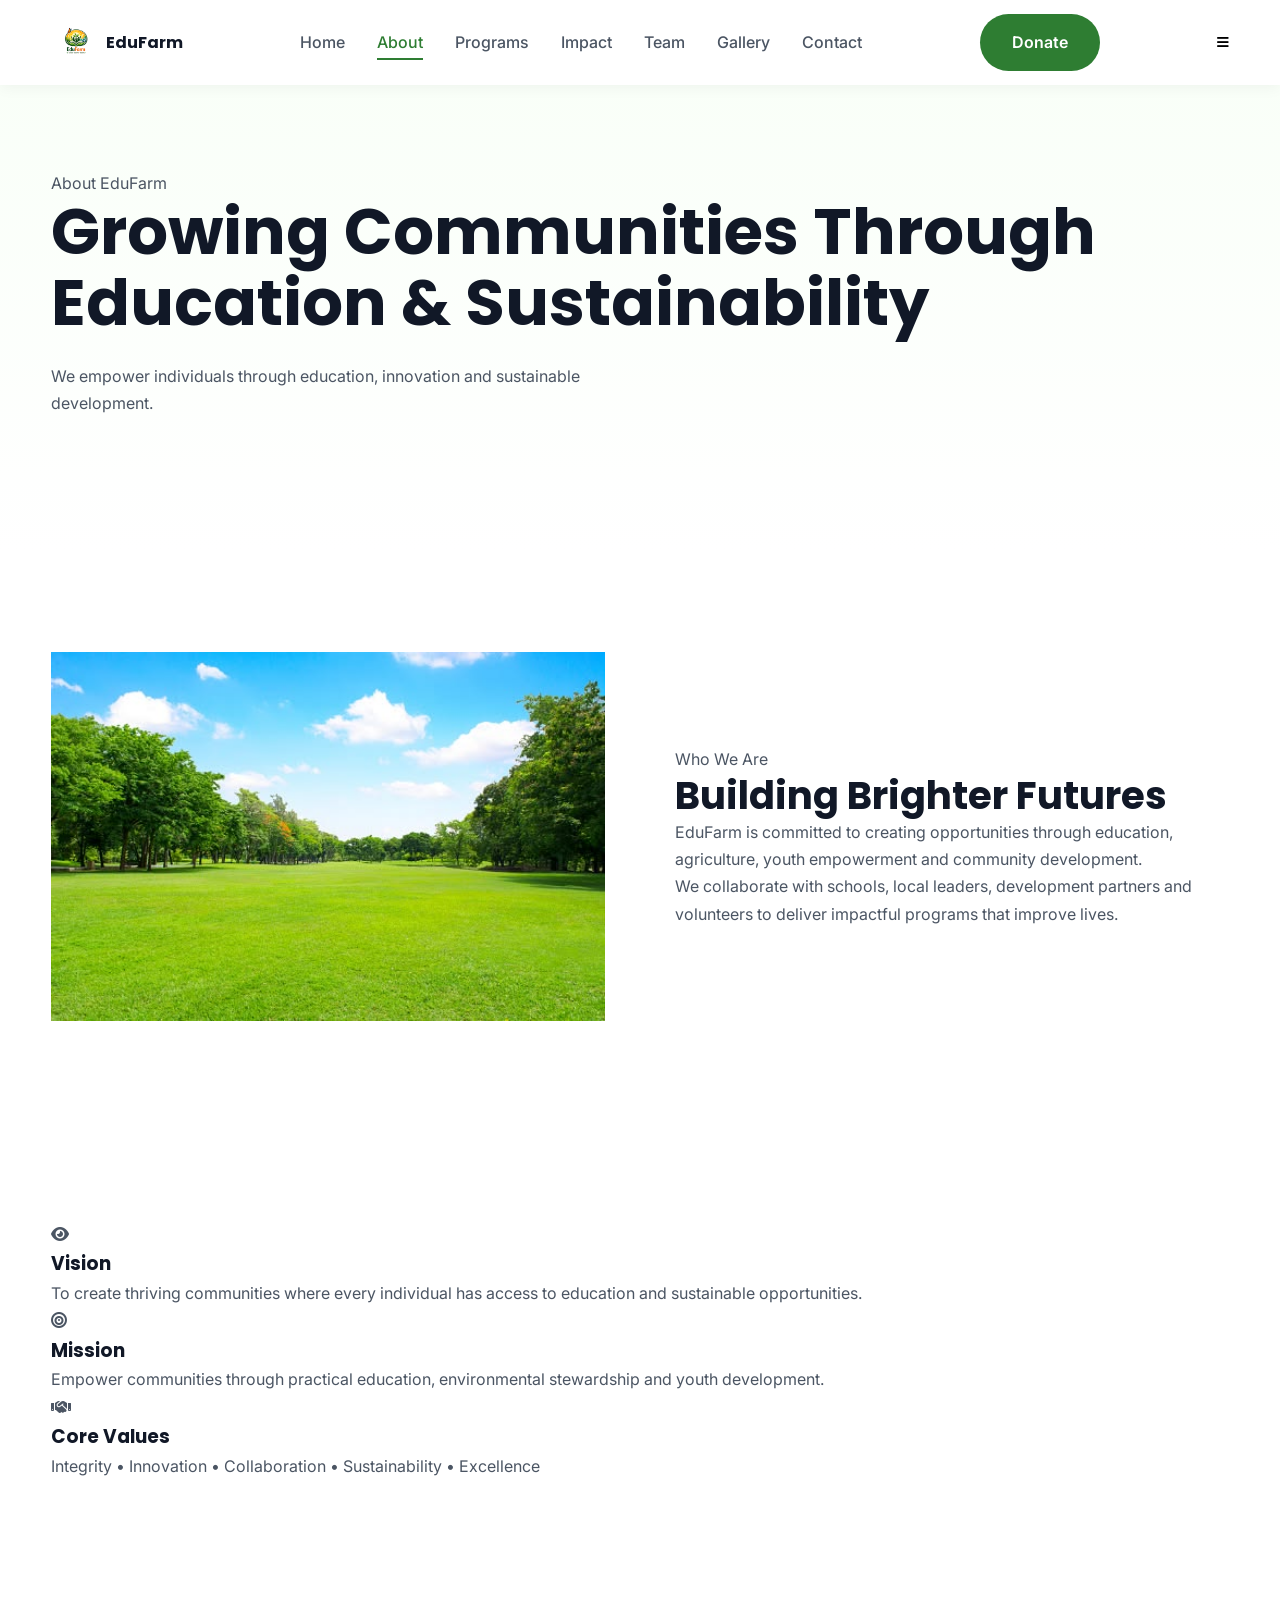
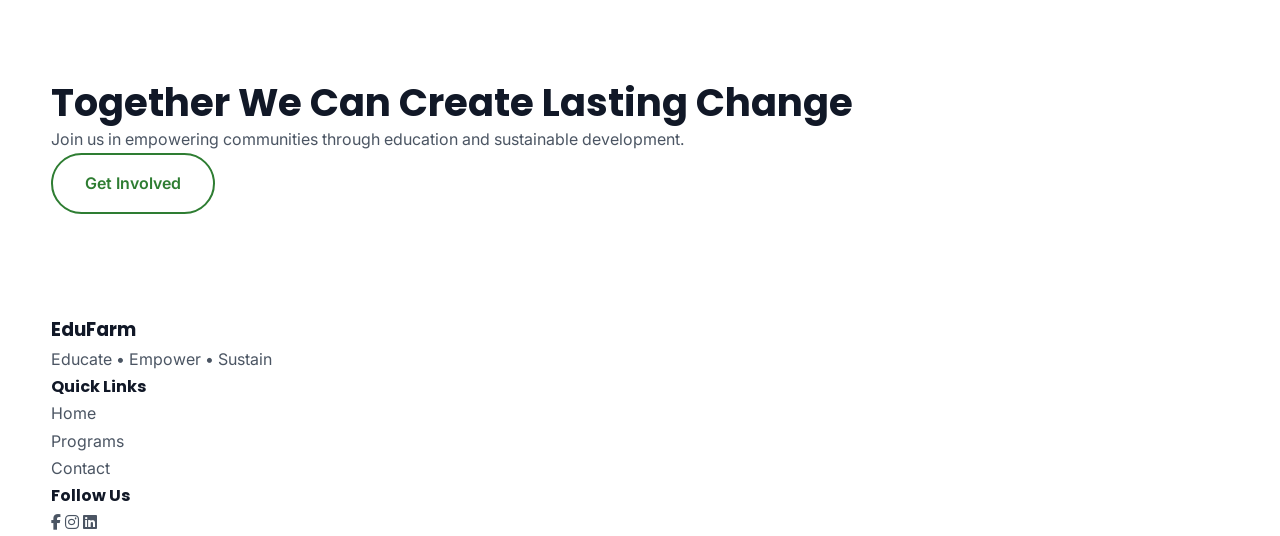
==== about.html @ 379be985 "reorganizing contents  from scratch" ====
<!DOCTYPE html>
<html lang="en">
<head>
    <meta charset="UTF-8">
    <meta name="viewport" content="width=device-width, initial-scale=1.0">
    <title>About Us | EduFarm</title>

    <link rel="stylesheet" href="assets/css/style.css">
    <link rel="stylesheet" href="assets/css/responsive.css">

    <link href="https://fonts.googleapis.com/css2?family=Inter:wght@300;400;500;600;700&family=Poppins:wght@500;600;700;800&display=swap" rel="stylesheet">

    <link rel="stylesheet"
    href="https://cdnjs.cloudflare.com/ajax/libs/font-awesome/6.7.2/css/all.min.css">
</head>

<body>

<header class="header">

    <div class="container">

        <a href="index.html" class="logo">

            <img src="assets/images/logo.png" alt="EduFarm Logo">

            <span>EduFarm</span>

        </a>

        <nav class="navbar">

            <ul class="nav-links">

                <li><a href="index.html">Home</a></li>
                <li><a class="active" href="about.html">About</a></li>
                <li><a href="programs.html">Programs</a></li>
                <li><a href="impact.html">Impact</a></li>
                <li><a href="team.html">Team</a></li>
                <li><a href="gallery.html">Gallery</a></li>
                <li><a href="contact.html">Contact</a></li>

            </ul>

        </nav>

        <a href="get-involved.html" class="btn btn-primary">Donate</a>

        <button class="menu-toggle" id="menuToggle">
            <i class="fas fa-bars"></i>
        </button>

    </div>

</header>

<!-- Hero -->

<section class="hero hero-small">

    <div class="container">

        <div class="hero-content">

            <span class="hero-tag">About EduFarm</span>

            <h1>Growing Communities Through Education & Sustainability</h1>

            <p>
                We empower individuals through education,
                innovation and sustainable development.
            </p>

        </div>

    </div>

</section>

<!-- About -->

<section>

    <div class="container section-grid">

        <div>

            <img src="assets/images/about.jpg"
            alt="About EduFarm">

        </div>

        <div>

            <span class="section-tag">
                Who We Are
            </span>

            <h2>

                Building Brighter Futures

            </h2>

            <p>

                EduFarm is committed to creating opportunities
                through education, agriculture, youth
                empowerment and community development.

            </p>

            <p>

                We collaborate with schools, local leaders,
                development partners and volunteers to deliver
                impactful programs that improve lives.

            </p>

        </div>

    </div>

</section>

<!-- Vision Mission -->

<section class="programs">

    <div class="container">

        <div class="cards">

            <article class="card">

                <i class="fas fa-eye"></i>

                <h3>Vision</h3>

                <p>

                    To create thriving communities where every
                    individual has access to education and
                    sustainable opportunities.

                </p>

            </article>

            <article class="card">

                <i class="fas fa-bullseye"></i>

                <h3>Mission</h3>

                <p>

                    Empower communities through practical
                    education, environmental stewardship and
                    youth development.

                </p>

            </article>

            <article class="card">

                <i class="fas fa-handshake"></i>

                <h3>Core Values</h3>

                <p>

                    Integrity • Innovation • Collaboration •
                    Sustainability • Excellence

                </p>

            </article>

        </div>

    </div>

</section>

<!-- CTA -->

<section class="cta">

    <div class="container">

        <h2>

            Together We Can Create Lasting Change

        </h2>

        <p>

            Join us in empowering communities through education
            and sustainable development.

        </p>

        <a href="get-involved.html"
        class="btn btn-outline">

            Get Involved

        </a>

    </div>

</section>

<footer>

    <div class="container footer-grid">

        <div>

            <h3>EduFarm</h3>

            <p>Educate • Empower • Sustain</p>

        </div>

        <div>

            <h4>Quick Links</h4>

            <ul>

                <li><a href="index.html">Home</a></li>
                <li><a href="programs.html">Programs</a></li>
                <li><a href="contact.html">Contact</a></li>

            </ul>

        </div>

        <div>

            <h4>Follow Us</h4>

            <div class="social-links">

                <a href="#"><i class="fab fa-facebook-f"></i></a>

                <a href="#"><i class="fab fa-instagram"></i></a>

                <a href="#"><i class="fab fa-linkedin"></i></a>

            </div>

        </div>

    </div>

</footer>

<script src="assets/js/script.js"></script>

</body>
</html>
---- assets/css/style.css ----
/* ======================================================
   EduFarm Website
   Main Stylesheet
====================================================== */

/* ---------- Google Fonts ---------- */
:root{

    --primary:#2E7D32;
    --primary-dark:#1B5E20;
    --primary-light:#E8F5E9;

    --secondary:#F9A826;

    --white:#ffffff;

    --text:#4B5563;

    --heading:#111827;

    --border:#E5E7EB;

    --bg:#F8FAFC;

    --shadow:0 15px 40px rgba(0,0,0,.08);

    --transition:.35s ease;

    --container:1200px;

}

/* =====================================
   RESET
===================================== */

*{
    margin:0;
    padding:0;
    box-sizing:border-box;
}

html{
    scroll-behavior:smooth;
}

body{

    font-family:'Inter',sans-serif;

    color:var(--text);

    background:var(--white);

    line-height:1.7;

    overflow-x:hidden;

}

img{

    width:100%;

    display:block;

}

a{

    text-decoration:none;

    color:inherit;

}

ul{

    list-style:none;

}

button{

    border:none;

    background:none;

    cursor:pointer;

}

.container{

    width:min(92%,var(--container));

    margin:auto;

}

section{

    padding:100px 0;

}

/* =====================================
   TYPOGRAPHY
===================================== */

h1,h2,h3,h4{

    font-family:'Poppins',sans-serif;

    color:var(--heading);

}

h1{

    font-size:clamp(2.8rem,5vw,4.7rem);

    line-height:1.1;

}

h2{

    font-size:clamp(2rem,3vw,3rem);

    line-height:1.2;

}

p{

    font-size:1rem;

}

/* =====================================
   BUTTONS
===================================== */

.btn{

    display:inline-flex;

    align-items:center;

    justify-content:center;

    padding:15px 32px;

    border-radius:999px;

    font-weight:600;

    transition:var(--transition);

}

.btn-primary{

    background:var(--primary);

    color:#fff;

}

.btn-primary:hover{

    background:var(--primary-dark);

    transform:translateY(-3px);

}

.btn-outline{

    border:2px solid var(--primary);

    color:var(--primary);

}

.btn-outline:hover{

    background:var(--primary);

    color:#fff;

}

/* =====================================
   HEADER
===================================== */

.header{

    position:fixed;

    top:0;

    left:0;

    width:100%;

    z-index:999;

    background:rgba(255,255,255,.95);

    backdrop-filter:blur(12px);

    box-shadow:0 2px 15px rgba(0,0,0,.05);

}

.header .container{

    display:flex;

    align-items:center;

    justify-content:space-between;

    height:85px;

}

.logo{

    display:flex;

    align-items:center;

    gap:5px;

}

.logo img{

    width: 50px;
    height:40px;

}

.logo span{

    font-family:'Poppins',sans-serif;

    font: size 1em;

    font-weight:700;

    color:var(--heading);

}

.logo .farmer{

    color:var(--primary);

}

.nav-links{

    display:flex;

    gap:2rem;

}

.nav-links a{

    font-weight:500;

    transition:var(--transition);

    position:relative;

}

.nav-links a::after{

    content:"";

    position:absolute;

    left:0;

    bottom:-8px;

    width:0;

    height:2px;

    background:var(--primary);

    transition:var(--transition);

}

.nav-links a:hover::after,

.nav-links .active::after{

    width:100%;

}

.nav-links a:hover,

.nav-links .active{

    color:var(--primary);

}

.menu-btn{

    display:none;

    font-size:1.6rem;

}

/* =====================================
   HERO
===================================== */

.hero{

    padding-top:170px;

    background:linear-gradient(to bottom,#F8FFF7,#ffffff);

}

.hero-grid{

    display:grid;

    grid-template-columns:1fr 1fr;

    gap:70px;

    align-items:center;

}

.hero-badge{

    display:inline-block;

    background:var(--primary-light);

    color:var(--primary);

    padding:10px 18px;

    border-radius:999px;

    font-weight:600;

    margin-bottom:25px;

}

.hero h1{

    margin-bottom:25px;

}

.hero p{

    margin-bottom:35px;

    max-width:560px;

}

.hero-buttons{

    display:flex;

    gap:18px;

    flex-wrap:wrap;

}

.hero-image{

    position:relative;

}

.hero-image img{

    border-radius:28px;

    box-shadow:var(--shadow);

}

/* =====================================
   FLOATING CARDS
===================================== */

.floating-card{

    position:absolute;

    background:#fff;

    display:flex;

    align-items:center;

    gap:15px;

    padding:16px 20px;

    border-radius:18px;

    box-shadow:var(--shadow);

    animation:float 4s ease-in-out infinite;

}

.floating-card i{

    width:55px;

    height:55px;

    border-radius:50%;

    display:grid;

    place-items:center;

    background:var(--primary-light);

    color:var(--primary);

    font-size:1.3rem;

}

.floating-card strong{

    display:block;

    font-size:1.3rem;

    color:var(--heading);

}

.floating-card span{

    font-size:.9rem;

}

.card-one{

    top:40px;

    left:-40px;

}

.card-two{

    bottom:40px;

    right:-40px;

}

@keyframes float{

    0%{
        transform:translateY(0);
    }

    50%{
        transform:translateY(-12px);
    }

    100%{
        transform:translateY(0);
    }

}

/* =====================================
   ABOUT
===================================== */

.section-grid{

    display:grid;

    grid-template-columns:1fr 1fr;

    gap:70px;

    align-items:center;

}

.about img{

    border-radius:24px;

    box-shadow:var(--shadow);

}

.section-subtitle{

    display:inline-block;

    color:var(--primary);

    font-weight:700;

    letter-spacing:1px;

    margin-bottom:20px;

}

.about h2{

    margin-bottom:25px;

}

.about p{

    margin-bottom:35px;

}

/* =====================================
   SECTION HEADING
===================================== */

.section-heading{

    text-align:center;

    max-width:700px;

    margin:0 auto 70px;

}

.section-heading p{

    margin-top:18px;

}

/* =====================================
   FOCUS AREAS
===================================== */

.focus-areas{

    background:#F8FAFC;

}

.focus-grid{

    display:grid;

    grid-template-columns:repeat(3,1fr);

    gap:30px;

}

.focus-card{

    background:#fff;

    padding:40px 30px;

    border-radius:22px;

    box-shadow:0 15px 40px rgba(0,0,0,.06);

    transition:.35s ease;

}

.focus-card:hover{

    transform:translateY(-10px);

    box-shadow:0 25px 60px rgba(0,0,0,.10);

}

.focus-icon{

    width:70px;

    height:70px;

    border-radius:50%;

    background:#E8F5E9;

    display:flex;

    align-items:center;

    justify-content:center;

    margin-bottom:25px;

}

.focus-icon i{

    color:#2E7D32;

    font-size:1.8rem;

}

.focus-card h3{

    margin-bottom:15px;

    font-size:1.35rem;

}

.focus-card p{

    font-size:.97rem;

}

/* =====================================
   PROGRAMS
===================================== */

.programs{

    background:#fff;

}

.program-grid{

    display:grid;

    grid-template-columns:repeat(3,1fr);

    gap:30px;

}

.program-card{

    background:#fff;

    border-radius:20px;

    overflow:hidden;

    box-shadow:0 15px 40px rgba(0,0,0,.08);

    transition:.35s ease;

}

.program-card:hover{

    transform:translateY(-10px);

}

.program-card img{

    width:100%;

    height:240px;

    object-fit:cover;

}

.program-content{

    padding:30px;

}

.program-content span{

    display:inline-block;

    background:#E8F5E9;

    color:#2E7D32;

    padding:6px 15px;

    border-radius:999px;

    font-size:.85rem;

    font-weight:600;

    margin-bottom:18px;

}

.program-content h3{

    margin-bottom:15px;

}

.program-content p{

    margin-bottom:25px;

}

.program-content a{

    color:#2E7D32;

    font-weight:600;

    display:inline-flex;

    align-items:center;

    gap:8px;

    transition:.3s;

}

.program-content a:hover{

    gap:14px;

}

/* .about,
.card,
.hero-content,
.hero-image{

    opacity:0;

    transform:translateY(40px);

    transition:.7s ease;

} */

/* .show{

    opacity:1;

    transform:translateY(0);

} */
/* =====================================
   UTILITIES
===================================== */

.text-center{

    text-align:center;

}

.mt-1{margin-top:1rem;}
.mt-2{margin-top:2rem;}
.mt-3{margin-top:3rem;}

.mb-1{margin-bottom:1rem;}
.mb-2{margin-bottom:2rem;}
.mb-3{margin-bottom:3rem;}

/* =====================================
   RESPONSIVE
===================================== */

@media(max-width:992px){

    .hero-grid,
    .section-grid{

        grid-template-columns:1fr;

    }

    .hero{

        text-align:center;

    }

    .hero p{

        margin-inline:auto;

    }

    .hero-buttons{

        justify-content:center;

    }

    .floating-card{

        display:none;

    }

}

@media (max-width:768px){

    .menu-btn{
        display:block;
        z-index:1001;
    }

    .header .btn-primary{
        display:none;
    }

    .nav{

        position:fixed;

        top:85px;
        left:-100%;

        width:100%;

        height:calc(100vh - 85px);

        background:#fff;

        transition:.35s ease;

        display:flex;

        justify-content:center;

        align-items:center;

        z-index:999;

    }

    .nav.active{

        left:0;

    }

    .nav-links{

        flex-direction:column;

        gap:2rem;

        text-align:center;

    }

    .nav-links a{

        font-size:1.2rem;

    }

}


@media(max-width:576px){

    .hero{

        padding-top:140px;

    }

    .hero-buttons{

        flex-direction:column;

    }

    .btn{

        width:100%;

    }

    h1{

        font-size:2.2rem;

    }

    .logo span{

        font-size:1.2rem;

    }

}

@media (max-width:992px){

    .focus-grid{

        grid-template-columns:repeat(2,1fr);

    }

}

@media (max-width:768px){

    .focus-grid{

        grid-template-columns:1fr;

    }

}

@media(max-width:992px){

    .program-grid{

        grid-template-columns:repeat(2,1fr);

    }

}

@media(max-width:768px){

    .program-grid{

        grid-template-columns:1fr;

    }

}
---- assets/css/responsive.css ----
/* ==========================================================
   EduFarm Website
   Responsive Styles
   Mobile First Enhancements
========================================================== */

/* ===========================
   Large Tablets
=========================== */

@media (max-width: 992px) {

    section {
        padding: 5rem 0;
    }

    .hero-grid,
    .section-grid {
        grid-template-columns: 1fr;
        gap: 3rem;
    }

    .hero {
        text-align: center;
        min-height: auto;
        padding: 8rem 0 6rem;
    }

    .hero-content {
        max-width: 700px;
        margin: auto;
    }

    .hero-buttons {
        justify-content: center;
    }

    .cards {
        grid-template-columns: repeat(2, 1fr);
    }

    .footer-grid {
        grid-template-columns: repeat(2, 1fr);
    }

}

/* ===========================
   Tablets
=========================== */

@media (max-width: 768px) {

    /* ---------- Navigation ---------- */

    .menu-toggle {
        display: block;
        color: var(--dark);
        font-size: 1.7rem;
    }

    .header .btn-primary {
        display: none;
    }

    .navbar {
        position: absolute;
        top: 80px;
        left: 0;
        width: 100%;
        background: var(--white);
        box-shadow: var(--shadow-lg);

        max-height: 0;
        overflow: hidden;

        transition: .35s ease;
    }

    .navbar.active {
        max-height: 500px;
    }

    .nav-links {
        flex-direction: column;
        padding: 2rem;
        gap: 1.5rem;
    }

    .nav-links a {
        display: block;
    }

    /* ---------- Hero ---------- */

    .hero h1 {
        font-size: 2.5rem;
    }

    .hero p {
        font-size: 1rem;
    }

    /* ---------- Cards ---------- */

    .cards {
        grid-template-columns: 1fr;
    }

    /* ---------- Footer ---------- */

    .footer-grid {
        grid-template-columns: 1fr;
        text-align: center;
    }

    .social-links {
        justify-content: center;
    }

}

/* ===========================
   Phones
=========================== */

@media (max-width: 576px) {

    .container {
        width: 92%;
    }

    section {
        padding: 4rem 0;
    }

    .hero {
        padding-top: 7rem;
    }

    .hero h1 {
        font-size: 2rem;
    }

    .about-preview h2,
    .section-heading h2,
    .cta h2 {
        font-size: 2rem;
    }

    .btn {
        width: 100%;
    }

    .hero-buttons {
        flex-direction: column;
    }

    .card {
        padding: 1.5rem;
    }

    .logo span {
        font-size: 1.2rem;
    }

}

/* ===========================
   Extra Small Devices
=========================== */

@media (max-width: 380px) {

    .hero h1 {
        font-size: 1.7rem;
    }

    .hero-tag {
        font-size: .8rem;
    }

    .section-tag {
        font-size: .85rem;
    }

    .copyright {
        font-size: .85rem;
    }

}
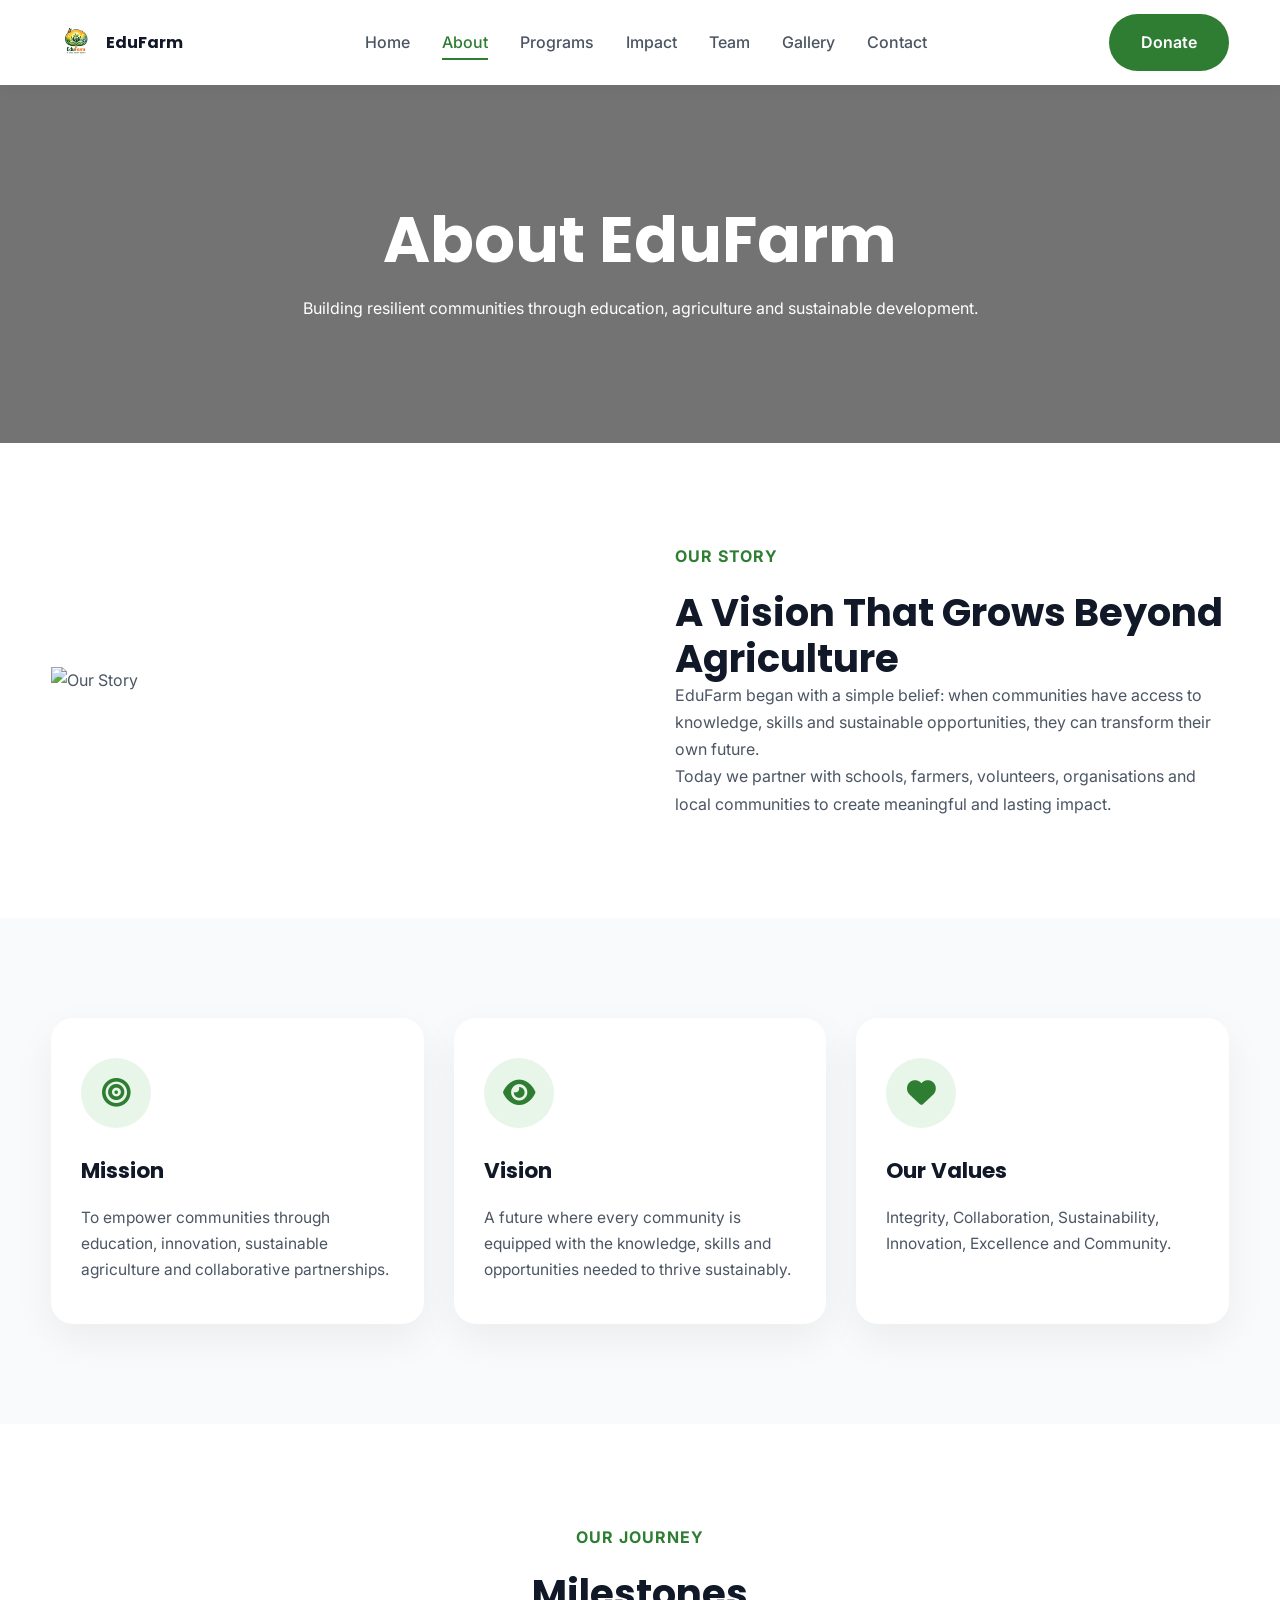
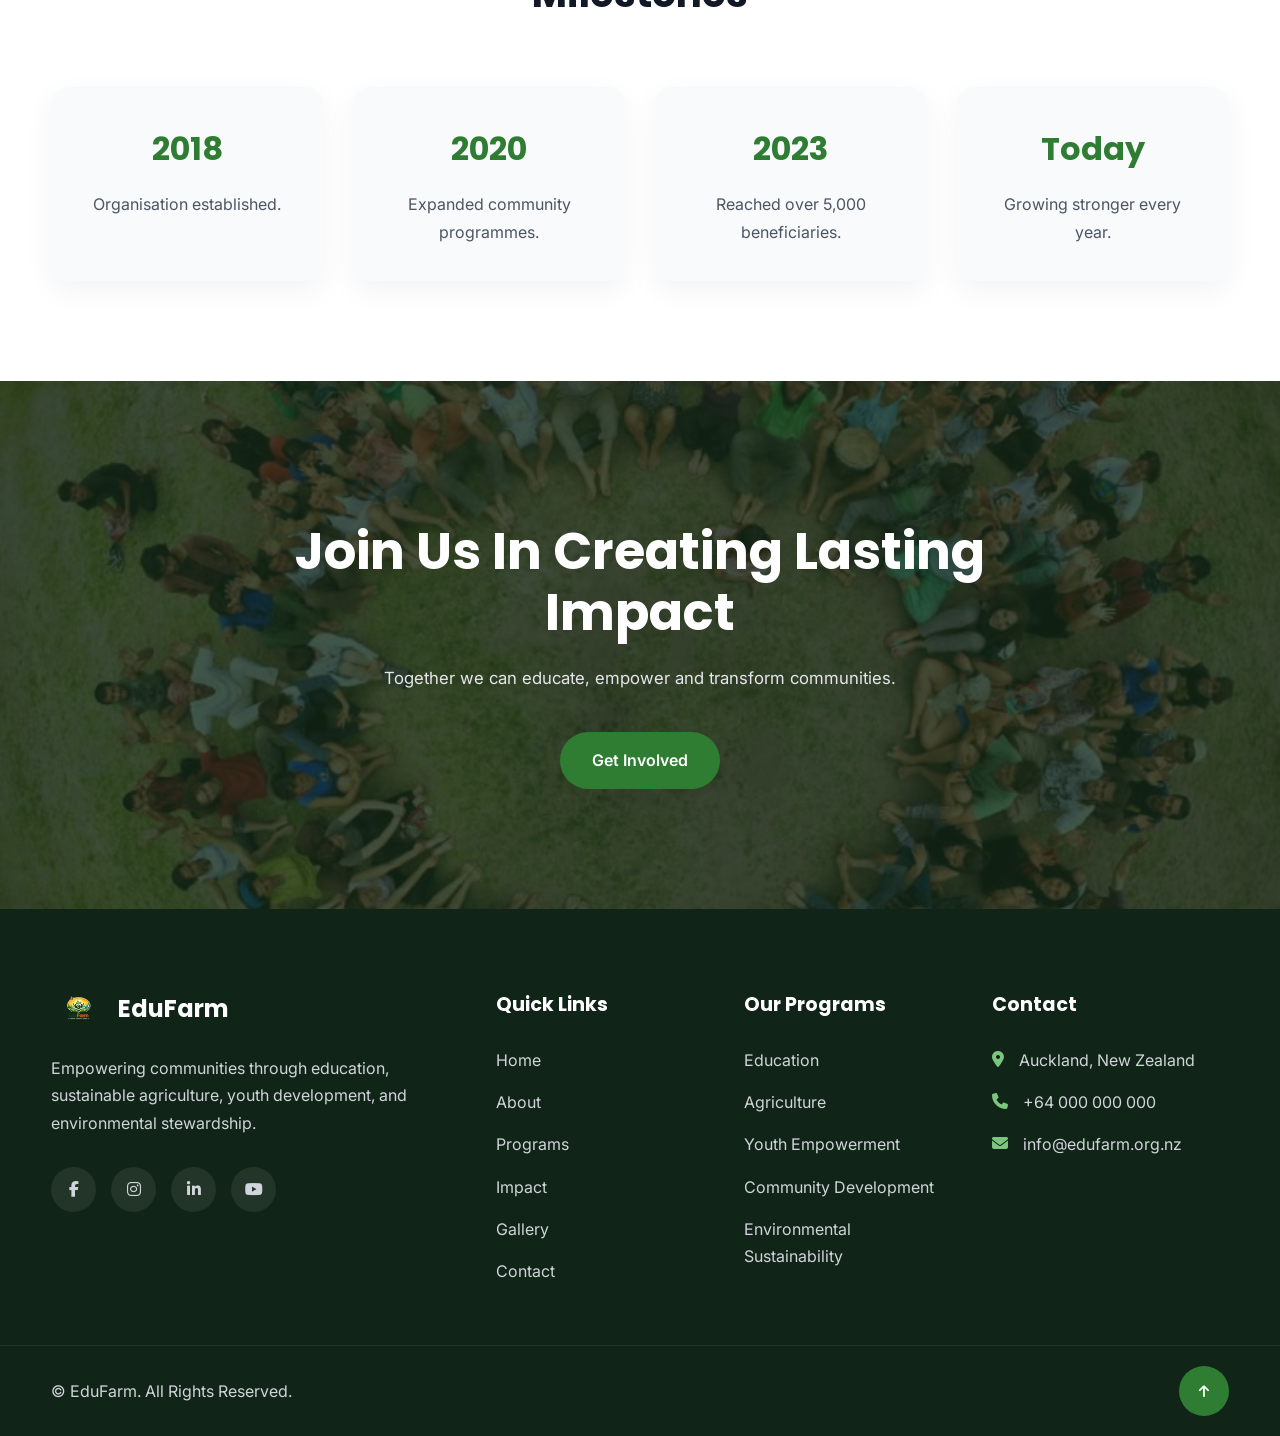
==== commit 4f8e990a: "finished adding contents for programs to contact" ====
--- a/about.html
+++ b/about.html
@@ -1,34 +1,42 @@
 <!DOCTYPE html>
 <html lang="en">
+
 <head>
+
     <meta charset="UTF-8">
+
     <meta name="viewport" content="width=device-width, initial-scale=1.0">
-    <title>About Us | EduFarm</title>
+
+    <title>About EduFarm</title>
+
+    <link rel="preconnect" href="https://fonts.googleapis.com">
+
+    <link rel="preconnect" href="https://fonts.gstatic.com" crossorigin>
+
+    <link href="https://fonts.googleapis.com/css2?family=Inter:wght@300;400;500;600;700&family=Poppins:wght@500;600;700;800&display=swap" rel="stylesheet">
+
+    <link rel="stylesheet" href="https://cdnjs.cloudflare.com/ajax/libs/font-awesome/6.7.2/css/all.min.css">
 
     <link rel="stylesheet" href="assets/css/style.css">
-    <link rel="stylesheet" href="assets/css/responsive.css">
-
-    <link href="https://fonts.googleapis.com/css2?family=Inter:wght@300;400;500;600;700&family=Poppins:wght@500;600;700;800&display=swap" rel="stylesheet">
-
-    <link rel="stylesheet"
-    href="https://cdnjs.cloudflare.com/ajax/libs/font-awesome/6.7.2/css/all.min.css">
+
 </head>
 
 <body>
 
+<!-- Header -->
 <header class="header">
 
     <div class="container">
 
         <a href="index.html" class="logo">
 
-            <img src="assets/images/logo.png" alt="EduFarm Logo">
+            <img src="assets/images/logo.png" alt="EduFarm">
 
             <span>EduFarm</span>
 
         </a>
 
-        <nav class="navbar">
+        <nav class="nav">
 
             <ul class="nav-links">
 
@@ -46,8 +54,8 @@
 
         <a href="get-involved.html" class="btn btn-primary">Donate</a>
 
-        <button class="menu-toggle" id="menuToggle">
-            <i class="fas fa-bars"></i>
+        <button class="menu-btn">
+            <i class="fa-solid fa-bars"></i>
         </button>
 
     </div>
@@ -56,204 +64,402 @@
 
 <!-- Hero -->
 
-<section class="hero hero-small">
+<section class="page-hero">
 
     <div class="container">
 
-        <div class="hero-content">
-
-            <span class="hero-tag">About EduFarm</span>
-
-            <h1>Growing Communities Through Education & Sustainability</h1>
+        <h1>About EduFarm</h1>
+
+        <p>
+
+            Building resilient communities through education,
+            agriculture and sustainable development.
+
+        </p>
+
+    </div>
+
+</section>
+
+<!-- Our Story -->
+
+<section>
+
+    <div class="container section-grid">
+
+        <div>
+
+            <img src="assets/images/about-story.jpg" alt="Our Story">
+
+        </div>
+
+        <div>
+
+            <span class="section-subtitle">
+
+                OUR STORY
+
+            </span>
+
+            <h2>
+
+                A Vision That Grows Beyond Agriculture
+
+            </h2>
 
             <p>
-                We empower individuals through education,
-                innovation and sustainable development.
+
+                EduFarm began with a simple belief:
+                when communities have access to knowledge,
+                skills and sustainable opportunities,
+                they can transform their own future.
+
             </p>
 
+            <p>
+
+                Today we partner with schools,
+                farmers,
+                volunteers,
+                organisations and local communities
+                to create meaningful and lasting impact.
+
+            </p>
+
         </div>
 
     </div>
 
 </section>
 
-<!-- About -->
-
-<section>
-
-    <div class="container section-grid">
-
-        <div>
-
-            <img src="assets/images/about.jpg"
-            alt="About EduFarm">
-
-        </div>
-
-        <div>
-
-            <span class="section-tag">
-                Who We Are
+<!-- Mission Vision -->
+
+<section class="focus-areas">
+
+    <div class="container">
+
+        <div class="focus-grid">
+
+            <div class="focus-card">
+
+                <div class="focus-icon">
+
+                    <i class="fa-solid fa-bullseye"></i>
+
+                </div>
+
+                <h3>Mission</h3>
+
+                <p>
+
+                    To empower communities through
+                    education,
+                    innovation,
+                    sustainable agriculture
+                    and collaborative partnerships.
+
+                </p>
+
+            </div>
+
+            <div class="focus-card">
+
+                <div class="focus-icon">
+
+                    <i class="fa-solid fa-eye"></i>
+
+                </div>
+
+                <h3>Vision</h3>
+
+                <p>
+
+                    A future where every community
+                    is equipped with the knowledge,
+                    skills and opportunities needed
+                    to thrive sustainably.
+
+                </p>
+
+            </div>
+
+            <div class="focus-card">
+
+                <div class="focus-icon">
+
+                    <i class="fa-solid fa-heart"></i>
+
+                </div>
+
+                <h3>Our Values</h3>
+
+                <p>
+
+                    Integrity,
+                    Collaboration,
+                    Sustainability,
+                    Innovation,
+                    Excellence
+                    and Community.
+
+                </p>
+
+            </div>
+
+        </div>
+
+    </div>
+
+</section>
+
+<!-- Timeline -->
+
+<section class="timeline">
+
+    <div class="container">
+
+        <div class="section-heading">
+
+            <span class="section-subtitle">
+
+                OUR JOURNEY
+
             </span>
 
             <h2>
 
-                Building Brighter Futures
+                Milestones
 
             </h2>
 
+        </div>
+
+        <div class="timeline-list">
+
+            <div class="timeline-item">
+
+                <h4>2018</h4>
+
+                <p>Organisation established.</p>
+
+            </div>
+
+            <div class="timeline-item">
+
+                <h4>2020</h4>
+
+                <p>Expanded community programmes.</p>
+
+            </div>
+
+            <div class="timeline-item">
+
+                <h4>2023</h4>
+
+                <p>Reached over 5,000 beneficiaries.</p>
+
+            </div>
+
+            <div class="timeline-item">
+
+                <h4>Today</h4>
+
+                <p>Growing stronger every year.</p>
+
+            </div>
+
+        </div>
+
+    </div>
+
+</section>
+
+<!-- CTA -->
+
+<section class="cta">
+
+    <div class="cta-overlay">
+
+        <div class="container">
+
+            <div class="cta-content">
+
+                <h2>
+
+                    Join Us In Creating Lasting Impact
+
+                </h2>
+
+                <p>
+
+                    Together we can educate,
+                    empower and transform communities.
+
+                </p>
+
+                <a href="get-involved.html" class="btn btn-primary">
+
+                    Get Involved
+
+                </a>
+
+            </div>
+
+        </div>
+
+    </div>
+
+</section>
+
+<!-- =====================================
+     FOOTER
+===================================== -->
+
+<footer class="footer">
+
+    <div class="container">
+
+        <div class="footer-grid">
+
+            <!-- Company -->
+
+            <div class="footer-column">
+
+                <a href="index.html" class="footer-logo">
+
+                    <img src="assets/images/logo.png" alt="EduFarm Logo">
+
+                    <span>EduFarm</span>
+
+                </a>
+
+                <p>
+                    Empowering communities through education, sustainable
+                    agriculture, youth development, and environmental stewardship.
+                </p>
+
+                <div class="social-links">
+
+                    <a href="#"><i class="fab fa-facebook-f"></i></a>
+
+                    <a href="#"><i class="fab fa-instagram"></i></a>
+
+                    <a href="#"><i class="fab fa-linkedin-in"></i></a>
+
+                    <a href="#"><i class="fab fa-youtube"></i></a>
+
+                </div>
+
+            </div>
+
+            <!-- Quick Links -->
+
+            <div class="footer-column">
+
+                <h3>Quick Links</h3>
+
+                <ul>
+
+                    <li><a href="index.html">Home</a></li>
+
+                    <li><a href="about.html">About</a></li>
+
+                    <li><a href="programs.html">Programs</a></li>
+
+                    <li><a href="impact.html">Impact</a></li>
+
+                    <li><a href="gallery.html">Gallery</a></li>
+
+                    <li><a href="contact.html">Contact</a></li>
+
+                </ul>
+
+            </div>
+
+            <!-- Programs -->
+
+            <div class="footer-column">
+
+                <h3>Our Programs</h3>
+
+                <ul>
+
+                    <li><a href="#">Education</a></li>
+
+                    <li><a href="#">Agriculture</a></li>
+
+                    <li><a href="#">Youth Empowerment</a></li>
+
+                    <li><a href="#">Community Development</a></li>
+
+                    <li><a href="#">Environmental Sustainability</a></li>
+
+                </ul>
+
+            </div>
+
+            <!-- Contact -->
+
+            <div class="footer-column">
+
+                <h3>Contact</h3>
+
+                <ul class="contact-list">
+
+                    <li>
+
+                        <i class="fa-solid fa-location-dot"></i>
+
+                        <span>
+                            Auckland, New Zealand
+                        </span>
+
+                    </li>
+
+                    <li>
+
+                        <i class="fa-solid fa-phone"></i>
+
+                        <span>
+                            +64 000 000 000
+                        </span>
+
+                    </li>
+
+                    <li>
+
+                        <i class="fa-solid fa-envelope"></i>
+
+                        <span>
+                            info@edufarm.org.nz
+                        </span>
+
+                    </li>
+
+                </ul>
+
+            </div>
+
+        </div>
+
+    </div>
+
+    <div class="footer-bottom">
+
+        <div class="container footer-bottom-content">
+
             <p>
 
-                EduFarm is committed to creating opportunities
-                through education, agriculture, youth
-                empowerment and community development.
+                © <span id="year"></span> EduFarm.
+                All Rights Reserved.
 
             </p>
 
-            <p>
-
-                We collaborate with schools, local leaders,
-                development partners and volunteers to deliver
-                impactful programs that improve lives.
-
-            </p>
-
-        </div>
-
-    </div>
-
-</section>
-
-<!-- Vision Mission -->
-
-<section class="programs">
-
-    <div class="container">
-
-        <div class="cards">
-
-            <article class="card">
-
-                <i class="fas fa-eye"></i>
-
-                <h3>Vision</h3>
-
-                <p>
-
-                    To create thriving communities where every
-                    individual has access to education and
-                    sustainable opportunities.
-
-                </p>
-
-            </article>
-
-            <article class="card">
-
-                <i class="fas fa-bullseye"></i>
-
-                <h3>Mission</h3>
-
-                <p>
-
-                    Empower communities through practical
-                    education, environmental stewardship and
-                    youth development.
-
-                </p>
-
-            </article>
-
-            <article class="card">
-
-                <i class="fas fa-handshake"></i>
-
-                <h3>Core Values</h3>
-
-                <p>
-
-                    Integrity • Innovation • Collaboration •
-                    Sustainability • Excellence
-
-                </p>
-
-            </article>
-
-        </div>
-
-    </div>
-
-</section>
-
-<!-- CTA -->
-
-<section class="cta">
-
-    <div class="container">
-
-        <h2>
-
-            Together We Can Create Lasting Change
-
-        </h2>
-
-        <p>
-
-            Join us in empowering communities through education
-            and sustainable development.
-
-        </p>
-
-        <a href="get-involved.html"
-        class="btn btn-outline">
-
-            Get Involved
-
-        </a>
-
-    </div>
-
-</section>
-
-<footer>
-
-    <div class="container footer-grid">
-
-        <div>
-
-            <h3>EduFarm</h3>
-
-            <p>Educate • Empower • Sustain</p>
-
-        </div>
-
-        <div>
-
-            <h4>Quick Links</h4>
-
-            <ul>
-
-                <li><a href="index.html">Home</a></li>
-                <li><a href="programs.html">Programs</a></li>
-                <li><a href="contact.html">Contact</a></li>
-
-            </ul>
-
-        </div>
-
-        <div>
-
-            <h4>Follow Us</h4>
-
-            <div class="social-links">
-
-                <a href="#"><i class="fab fa-facebook-f"></i></a>
-
-                <a href="#"><i class="fab fa-instagram"></i></a>
-
-                <a href="#"><i class="fab fa-linkedin"></i></a>
-
-            </div>
+            <button class="back-to-top" id="backToTop">
+
+                <i class="fa-solid fa-arrow-up"></i>
+
+            </button>
 
         </div>
 
@@ -264,4 +470,5 @@
 <script src="assets/js/script.js"></script>
 
 </body>
+
 </html>
--- a/assets/css/style.css
+++ b/assets/css/style.css
@@ -763,6 +763,1003 @@
 
 }
 
+/* =====================================
+   IMPACT
+===================================== */
+
+.impact{
+
+    background:linear-gradient(135deg,#2E7D32,#1B5E20);
+
+    color:#fff;
+
+}
+
+.impact .section-heading h2,
+.impact .section-heading p{
+
+    color:#fff;
+
+}
+
+.impact .section-subtitle{
+
+    color:#D7F5DA;
+
+}
+
+.impact-grid{
+
+    display:grid;
+
+    grid-template-columns:repeat(4,1fr);
+
+    gap:30px;
+
+}
+
+.impact-card{
+
+    text-align:center;
+
+    background:rgba(255,255,255,.08);
+
+    border:1px solid rgba(255,255,255,.12);
+
+    backdrop-filter:blur(10px);
+
+    padding:40px 25px;
+
+    border-radius:20px;
+
+    transition:.35s ease;
+
+}
+
+.impact-card:hover{
+
+    transform:translateY(-8px);
+
+    background:rgba(255,255,255,.14);
+
+}
+
+.impact-icon{
+
+    width:75px;
+
+    height:75px;
+
+    margin:0 auto 25px;
+
+    border-radius:50%;
+
+    background:rgba(255,255,255,.15);
+
+    display:flex;
+
+    justify-content:center;
+
+    align-items:center;
+
+}
+
+.impact-icon i{
+
+    font-size:2rem;
+
+}
+
+.impact-card h3{
+
+    color:#fff;
+
+    font-size:3rem;
+
+    margin-bottom:10px;
+
+}
+
+.impact-card p{
+
+    color:#EAF7EC;
+
+}
+
+/* =====================================
+   CTA
+===================================== */
+
+.cta{
+
+    background:url("../images/cta-bg.jpg") center center/cover no-repeat;
+
+    position:relative;
+
+    padding:0;
+
+}
+
+.cta-overlay{
+
+    background:rgba(20,42,24,.78);
+
+    padding:120px 0;
+
+}
+
+.cta-content{
+
+    max-width:760px;
+
+    margin:auto;
+
+    text-align:center;
+
+    color:#fff;
+
+}
+
+.cta-content .section-subtitle{
+
+    color:#A5D6A7;
+
+}
+
+.cta-content h2{
+
+    color:#fff;
+
+    font-size:clamp(2.3rem,4vw,3.5rem);
+
+    margin:20px 0;
+
+}
+
+.cta-content p{
+
+    color:#E5E7EB;
+
+    margin-bottom:40px;
+
+    font-size:1.05rem;
+
+}
+
+.cta-buttons{
+
+    display:flex;
+
+    justify-content:center;
+
+    gap:20px;
+
+    flex-wrap:wrap;
+
+}
+
+.btn-light{
+
+    color:#fff;
+
+    border:2px solid #fff;
+
+}
+
+.btn-light:hover{
+
+    background:#fff;
+
+    color:#2E7D32;
+
+}
+
+/* =====================================
+   FOOTER
+===================================== */
+
+.footer{
+
+    background:#102417;
+
+    color:#D1D5DB;
+
+    padding-top:80px;
+
+}
+
+.footer-grid{
+
+    display:grid;
+
+    grid-template-columns:2fr 1fr 1fr 1.2fr;
+
+    gap:50px;
+
+    padding-bottom:60px;
+
+}
+
+.footer-column h3{
+
+    color:#fff;
+
+    margin-bottom:25px;
+
+    font-size:1.2rem;
+
+}
+
+.footer-logo{
+
+    display:flex;
+
+    align-items:center;
+
+    gap:12px;
+
+    margin-bottom:25px;
+
+}
+
+.footer-logo img{
+
+    width:55px;
+
+}
+
+.footer-logo span{
+
+    color:#fff;
+
+    font-family:"Poppins",sans-serif;
+
+    font-size:1.5rem;
+
+    font-weight:700;
+
+}
+
+.footer-column p{
+
+    margin-bottom:30px;
+
+}
+
+.footer-column ul{
+
+    display:flex;
+
+    flex-direction:column;
+
+    gap:15px;
+
+}
+
+.footer-column ul li a{
+
+    transition:.3s;
+
+}
+
+.footer-column ul li a:hover{
+
+    color:#fff;
+
+    padding-left:6px;
+
+}
+
+.contact-list li{
+
+    display:flex;
+
+    gap:15px;
+
+    align-items:flex-start;
+
+}
+
+.contact-list i{
+
+    color:#7BC67E;
+
+    margin-top:4px;
+
+}
+
+.social-links{
+
+    display:flex;
+
+    gap:15px;
+
+}
+
+.social-links a{
+
+    width:45px;
+
+    height:45px;
+
+    border-radius:50%;
+
+    background:rgba(255,255,255,.08);
+
+    display:flex;
+
+    justify-content:center;
+
+    align-items:center;
+
+    transition:.3s;
+
+}
+
+.social-links a:hover{
+
+    background:#2E7D32;
+
+    transform:translateY(-4px);
+
+}
+
+.footer-bottom{
+
+    border-top:1px solid rgba(255,255,255,.08);
+
+    padding:20px 0;
+
+}
+
+.footer-bottom-content{
+
+    display:flex;
+
+    justify-content:space-between;
+
+    align-items:center;
+
+}
+
+.back-to-top{
+
+    width:50px;
+
+    height:50px;
+
+    border-radius:50%;
+
+    background:#2E7D32;
+
+    color:#fff;
+
+    cursor:pointer;
+
+    transition:.3s;
+
+}
+
+.back-to-top:hover{
+
+    transform:translateY(-5px);
+
+    background:#1B5E20;
+
+}
+
+/*==============================
+PAGE HERO
+==============================*/
+
+.page-hero{
+
+    margin-top:85px;
+
+    padding:120px 0;
+
+    background:linear-gradient(rgba(0,0,0,.55),rgba(0,0,0,.55)),
+    url("../images/about-banner.jpg") center/cover;
+
+    text-align:center;
+
+}
+
+.page-hero h1{
+
+    color:#fff;
+
+    font-size:4rem;
+
+    margin-bottom:20px;
+
+}
+
+.page-hero p{
+
+    color:#fff;
+
+    max-width:700px;
+
+    margin:auto;
+
+}
+
+/*==============================
+TIMELINE
+==============================*/
+
+.timeline{
+
+    background:#fff;
+
+}
+
+.timeline-list{
+
+    display:grid;
+
+    grid-template-columns:repeat(4,1fr);
+
+    gap:30px;
+
+}
+
+.timeline-item{
+
+    background:#F8FAFC;
+
+    padding:35px;
+
+    border-radius:18px;
+
+    text-align:center;
+
+    box-shadow:0 10px 30px rgba(0,0,0,.05);
+
+}
+
+.timeline-item h4{
+
+    color:#2E7D32;
+
+    font-size:2rem;
+
+    margin-bottom:15px;
+
+}
+
+@media(max-width:768px){
+
+    .timeline-list{
+
+        grid-template-columns:1fr;
+
+    }
+
+    .page-hero h1{
+
+        font-size:2.8rem;
+
+    }
+
+}
+
+/*==============================
+TEAM
+==============================*/
+
+.team-section{
+
+    padding:100px 0;
+
+}
+
+.team-grid{
+
+    display:grid;
+
+    grid-template-columns:repeat(3,1fr);
+
+    gap:30px;
+
+}
+
+.team-card{
+
+    background:#fff;
+
+    border-radius:20px;
+
+    overflow:hidden;
+
+    box-shadow:0 15px 40px rgba(0,0,0,.08);
+
+    transition:.3s;
+
+}
+
+.team-card:hover{
+
+    transform:translateY(-8px);
+
+}
+
+.team-card img{
+
+    width:100%;
+
+    height:340px;
+
+    object-fit:cover;
+
+}
+
+.team-content{
+
+    padding:30px;
+
+    text-align:center;
+
+}
+
+.team-content span{
+
+    display:block;
+
+    color:#2E7D32;
+
+    font-weight:600;
+
+    margin:10px 0 18px;
+
+}
+
+.team-social{
+
+    display:flex;
+
+    justify-content:center;
+
+    gap:15px;
+
+    margin-top:20px;
+
+}
+
+.team-social a{
+
+    width:42px;
+
+    height:42px;
+
+    border-radius:50%;
+
+    background:#F1F5F9;
+
+    display:flex;
+
+    align-items:center;
+
+    justify-content:center;
+
+    transition:.3s;
+
+}
+
+.team-social a:hover{
+
+    background:#2E7D32;
+
+    color:#fff;
+
+}
+
+@media(max-width:992px){
+
+    .team-grid{
+
+        grid-template-columns:repeat(2,1fr);
+
+    }
+
+}
+
+@media(max-width:768px){
+
+    .team-grid{
+
+        grid-template-columns:1fr;
+
+    }
+
+}
+
+/*==============================
+TEAM
+==============================*/
+
+.team-section{
+
+    padding:100px 0;
+
+}
+
+.team-grid{
+
+    display:grid;
+
+    grid-template-columns:repeat(3,1fr);
+
+    gap:30px;
+
+}
+
+.team-card{
+
+    background:#fff;
+
+    border-radius:20px;
+
+    overflow:hidden;
+
+    box-shadow:0 15px 40px rgba(0,0,0,.08);
+
+    transition:.3s;
+
+}
+
+.team-card:hover{
+
+    transform:translateY(-8px);
+
+}
+
+.team-card img{
+
+    width:100%;
+
+    height: 350px;
+
+    object-fit:cover;
+
+}
+
+.team-content{
+
+    padding:30px;
+
+    text-align:center;
+
+}
+
+.team-content span{
+
+    display:block;
+
+    color:#2E7D32;
+
+    font-weight:600;
+
+    margin:10px 0 18px;
+
+}
+
+.team-social{
+
+    display:flex;
+
+    justify-content:center;
+
+    gap:15px;
+
+    margin-top:20px;
+
+}
+
+.team-social a{
+
+    width:42px;
+
+    height:42px;
+
+    border-radius:50%;
+
+    background:#F1F5F9;
+
+    display:flex;
+
+    align-items:center;
+
+    justify-content:center;
+
+    transition:.3s;
+
+}
+
+.team-social a:hover{
+
+    background:#2E7D32;
+
+    color:#fff;
+
+}
+
+@media(max-width:992px){
+
+    .team-grid{
+
+        grid-template-columns:repeat(2,1fr);
+
+    }
+
+}
+
+@media(max-width:768px){
+
+    .team-grid{
+
+        grid-template-columns:1fr;
+
+    }
+
+}
+
+/*==============================
+GALLERY
+==============================*/
+
+.gallery-section{
+
+    padding:100px 0;
+
+}
+
+.gallery-filter{
+
+    display:flex;
+
+    justify-content:center;
+
+    flex-wrap:wrap;
+
+    gap:15px;
+
+    margin-bottom:50px;
+
+}
+
+.filter-btn{
+
+    padding:12px 24px;
+
+    border:none;
+
+    border-radius:50px;
+
+    cursor:pointer;
+
+    background:#F1F5F9;
+
+    transition:.3s;
+
+}
+
+.filter-btn.active,
+.filter-btn:hover{
+
+    background:#2E7D32;
+
+    color:#fff;
+
+}
+
+.gallery-grid{
+
+    display:grid;
+
+    grid-template-columns:repeat(4,1fr);
+
+    gap:20px;
+
+}
+
+.gallery-item{
+
+    overflow:hidden;
+
+    border-radius:18px;
+
+    cursor:pointer;
+
+}
+
+.gallery-item img{
+
+    width:100%;
+
+    height:280px;
+
+    object-fit:cover;
+
+    transition:.4s;
+
+}
+
+.gallery-item:hover img{
+
+    transform:scale(1.08);
+
+}
+
+.lightbox{
+
+    position:fixed;
+
+    inset:0;
+
+    background:rgba(0,0,0,.9);
+
+    display:none;
+
+    justify-content:center;
+
+    align-items:center;
+
+    z-index:9999;
+
+}
+
+.lightbox.active{
+
+    display:flex;
+
+}
+
+.lightbox img{
+
+    max-width:90%;
+
+    max-height:85%;
+
+}
+
+.close-lightbox{
+
+    position:absolute;
+
+    top:30px;
+
+    right:40px;
+
+    color:#fff;
+
+    font-size:3rem;
+
+    cursor:pointer;
+
+}
+
+@media(max-width:992px){
+
+    .gallery-grid{
+
+        grid-template-columns:repeat(2,1fr);
+
+    }
+
+}
+
+@media(max-width:768px){
+
+    .gallery-grid{
+
+        grid-template-columns:1fr;
+
+    }
+
+}
+
+/*==============================
+CONTACT
+==============================*/
+
+.contact-section{
+
+    padding:100px 0;
+
+}
+
+.contact-grid{
+
+    display:grid;
+
+    grid-template-columns:1fr 1fr;
+
+    gap:60px;
+
+}
+
+.contact-item{
+
+    display:flex;
+
+    gap:20px;
+
+    margin:30px 0;
+
+}
+
+.contact-item i{
+
+    width:55px;
+
+    height:55px;
+
+    border-radius:50%;
+
+    background:#E8F5E9;
+
+    color:#2E7D32;
+
+    display:flex;
+
+    align-items:center;
+
+    justify-content:center;
+
+    font-size:1.2rem;
+
+}
+
+.contact-form{
+
+    display:flex;
+
+    flex-direction:column;
+
+    gap:20px;
+
+}
+
+.contact-form input,
+.contact-form textarea{
+
+    padding:18px;
+
+    border:1px solid #ddd;
+
+    border-radius:10px;
+
+    font-family:inherit;
+
+}
+
+.contact-form textarea{
+
+    resize:vertical;
+
+}
+
+.map-section iframe{
+
+    width:100%;
+
+    height:450px;
+
+    border:0;
+
+}
+
+@media(max-width:768px){
+
+    .contact-grid{
+
+        grid-template-columns:1fr;
+
+    }
+
+}
 /* .about,
 .card,
 .hero-content,
@@ -974,3 +1971,93 @@
     }
 
 }
+
+@media(max-width:992px){
+
+    .impact-grid{
+
+        grid-template-columns:repeat(2,1fr);
+
+    }
+
+}
+
+@media(max-width:768px){
+
+    .impact-grid{
+
+        grid-template-columns:1fr;
+
+    }
+
+}
+
+@media(max-width:768px){
+
+    .cta-overlay{
+
+        padding:80px 0;
+
+    }
+
+    .cta-buttons{
+
+        flex-direction:column;
+
+    }
+
+    .cta-buttons .btn{
+
+        width:100%;
+
+    }
+
+}
+
+@media(max-width:992px){
+
+    .footer-grid{
+
+        grid-template-columns:repeat(2,1fr);
+
+    }
+
+}
+
+@media(max-width:768px){
+
+    .footer-grid{
+
+        grid-template-columns:1fr;
+
+        text-align:center;
+
+    }
+
+    .footer-logo{
+
+        justify-content:center;
+
+    }
+
+    .social-links{
+
+        justify-content:center;
+
+    }
+
+    .contact-list li{
+
+        justify-content:center;
+
+    }
+
+    .footer-bottom-content{
+
+        flex-direction:column;
+
+        gap:20px;
+
+    }
+
+}
